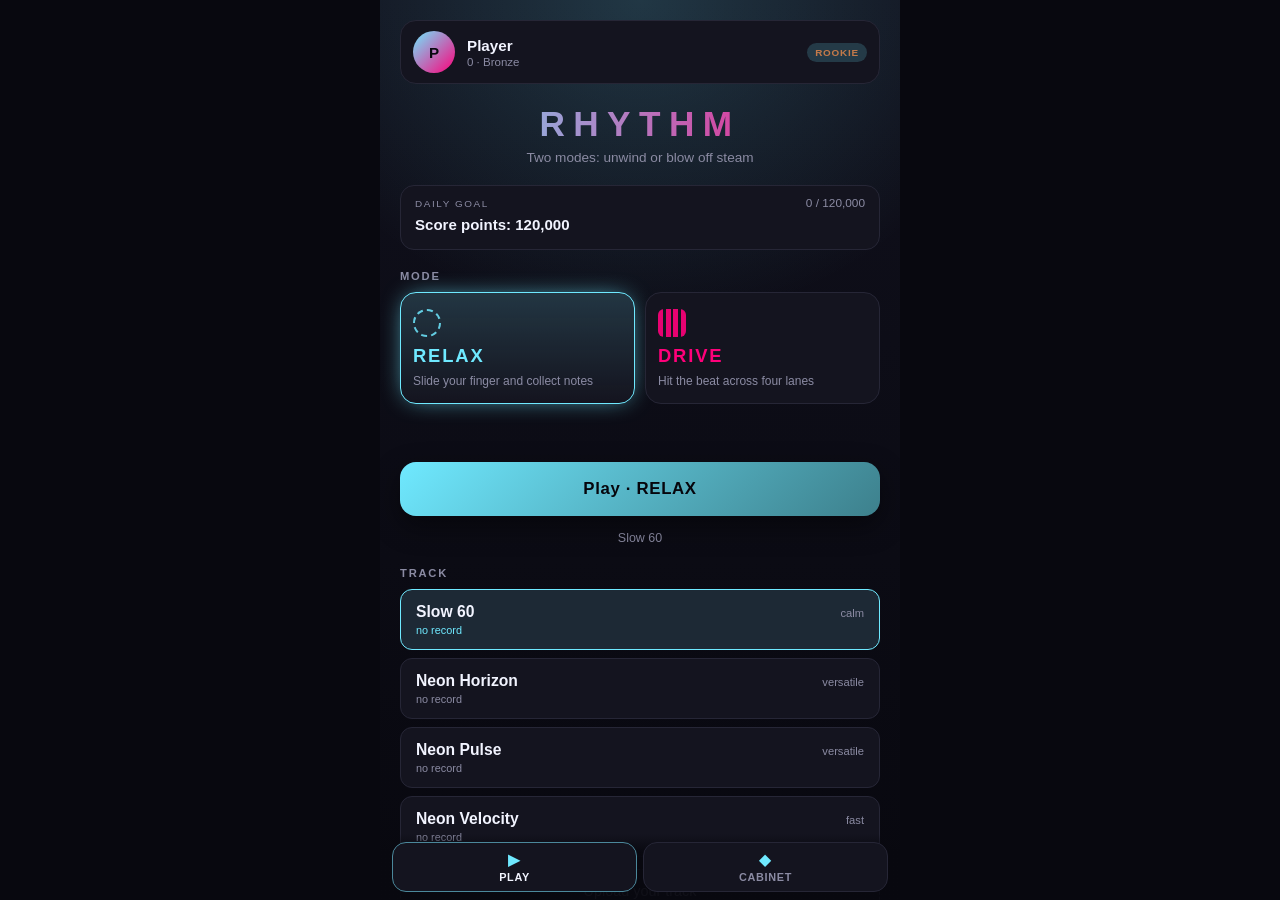
==== index.html @ 52771baa "Hot-reload LiveOps and improve play clarity for players and operators. Co-authored-by: Cursor <curso" ====
<!DOCTYPE html>
<html lang="en">
<head>
  <meta charset="UTF-8">
  <meta name="viewport" content="width=device-width, initial-scale=1.0, maximum-scale=1.0, user-scalable=no, viewport-fit=cover">
  <meta name="apple-mobile-web-app-capable" content="yes">
  <meta name="theme-color" content="#08080f">
  <title>Rhythm Game — Relax &amp; Drive</title>
  <link rel="stylesheet" href="style.css">
  <script src="https://telegram.org/js/telegram-web-app.js"></script>
</head>
<body data-mode="relax">
  <div id="app">

    <!-- ─── Меню ─────────────────────────────────────────────────────────── -->
    <section id="menu" class="screen active">
      <button id="profile-chip" type="button" class="profile-chip" data-i18n="aria.profile" data-i18n-attr="aria-label">
        <span id="chip-avatar" class="avatar"></span>
        <span class="chip-text">
          <b id="chip-name">Player</b>
          <small id="chip-meta"></small>
        </span>
        <span id="chip-rank" class="chip-rank"></span>
      </button>
      <header class="menu-header">
        <h1>RHYTHM</h1>
        <p class="menu-subtitle" data-i18n="app.subtitle"></p>
      </header>

      <p id="ops-banner" class="ops-banner hidden"></p>

      <div class="daily-card">
        <div class="daily-head">
          <span class="daily-tag" data-i18n="daily.tag"></span>
          <span id="daily-status" class="daily-status"></span>
        </div>
        <p id="daily-title" class="daily-title">—</p>
        <div class="bar-outer"><div id="daily-fill" class="bar-fill"></div></div>
      </div>

      <div class="menu-section">
        <h2 data-i18n="section.mode"></h2>
        <div id="mode-list" class="mode-list"></div>
      </div>

      <div class="menu-section hidden" id="difficulty-row">
        <h2 data-i18n="section.difficulty"></h2>
        <div id="difficulty-list" class="chip-row"></div>
      </div>

      <p id="menu-error" class="menu-error"></p>
      <button id="play-btn" type="button" class="primary-btn"></button>
      <p id="play-meta" class="play-meta"></p>
      <p id="play-hint" class="play-hint hidden"></p>

      <div class="menu-section">
        <h2 data-i18n="section.track"></h2>
        <div id="track-list" class="track-list"></div>

        <label class="upload-btn" for="custom-track" data-i18n="menu.upload"></label>
        <input id="custom-track" type="file" accept="audio/*" hidden>
        <p id="custom-track-name" class="custom-track-name"></p>
        <p id="custom-track-hint" class="hint hidden" data-i18n="menu.customHint"></p>
      </div>

      <details class="menu-section settings">
        <summary data-i18n="menu.settings"></summary>
        <div class="lang-row">
          <label class="lang-label" for="lang-select" data-i18n="section.language"></label>
          <select id="lang-select" class="lang-select"></select>
        </div>
        <div class="offset-row">
          <input id="offset-input" type="range" min="-200" max="200" step="5" value="0">
          <span id="offset-value" class="offset-value">0</span>
        </div>
        <p class="hint" data-i18n="menu.calibrationHint"></p>
      </details>
    </section>

    <!-- ─── Игра ─────────────────────────────────────────────────────────── -->
    <section id="game-screen" class="screen">
      <canvas id="game-canvas"></canvas>

      <!-- Spawn Zone: 0–15% -->
      <div class="hud-top">
        <div class="hud-row">
          <span id="score" class="score">0</span>
          <span id="mode-badge" class="mode-badge">RELAX</span>
          <span id="combo" class="combo"></span>
        </div>
        <div id="judgment" class="judgment"></div>
      </div>

      <!-- Touch Target Zone: 70–100% -->
      <div class="hud-bottom">
        <p id="coach" class="coach hidden"></p>
        <div id="shield" class="shield hidden"></div>
        <div class="bar-row">
          <span id="bar-label" class="bar-label">FLOW</span>
          <div class="bar-outer"><div id="bar-fill" class="bar-fill"></div></div>
        </div>
      </div>

      <button id="back-btn" type="button" class="back-btn" data-i18n="aria.exit" data-i18n-attr="aria-label">✕</button>

      <div id="loading" class="loading hidden">
        <div class="spinner"></div>
        <p id="loading-text" data-i18n="load.default"></p>
      </div>
    </section>

    <!-- ─── Результат ────────────────────────────────────────────────────── -->
    <section id="result-screen" class="screen">
      <h2 id="result-title" data-i18n="result.driveDone"></h2>
      <p id="record-badge" class="record-badge hidden" data-i18n="result.record"></p>

      <div class="result-main">
        <div id="result-rank" class="result-rank">S</div>
        <div class="result-score-box">
          <span id="result-score" class="result-score">0</span>
          <span class="result-score-label" data-i18n="result.points"></span>
        </div>
      </div>

      <ul id="result-rows" class="result-rows"></ul>
      <p id="result-daily" class="result-daily"></p>

      <img id="share-image" class="share-image" data-i18n="result.cardAlt" data-i18n-attr="alt">

      <div class="result-actions">
        <button id="share-btn" type="button" class="secondary-btn" data-i18n="result.share"></button>
        <button id="download-btn" type="button" class="secondary-btn" data-i18n="result.download"></button>
      </div>

      <button id="retry-btn" type="button" class="primary-btn" data-i18n="result.retry"></button>
      <button id="menu-btn" type="button" class="ghost-btn" data-i18n="result.menu"></button>
    </section>

    <!-- ─── Кабинет ──────────────────────────────────────────────────────── -->
    <section id="profile-screen" class="screen">
      <header class="profile-head">
        <div class="profile-id">
          <span id="profile-avatar" class="avatar avatar-lg"></span>
          <div class="profile-id-text">
            <h2 id="profile-name">Player</h2>
            <p id="profile-handle" class="profile-handle"></p>
            <p id="profile-title" class="profile-title"></p>
          </div>
        </div>
        <div class="streak-pill" id="profile-streak-wrap">
          <span>🔥</span>
          <b id="profile-streak">0</b>
        </div>
      </header>

      <div class="hero-score">
        <span id="hero-points" class="hero-points">0</span>
        <span class="hero-label" data-i18n="profile.points"></span>
      </div>

      <div class="rank-cards">
        <button type="button" class="rank-card" data-board="global">
          <span class="rank-card-place" id="rank-global">—</span>
          <span class="rank-card-label" data-i18n="profile.global"></span>
        </button>
        <button type="button" class="rank-card" data-board="friends">
          <span class="rank-card-place" id="rank-friends">—</span>
          <span class="rank-card-label" data-i18n="profile.friends"></span>
        </button>
        <button type="button" class="rank-card" data-board="clan">
          <span class="rank-card-place" id="rank-clan">—</span>
          <span class="rank-card-label" data-i18n="profile.clan"></span>
        </button>
      </div>

      <ul class="stat-grid">
        <li><span data-i18n="profile.rating"></span><b id="stat-rating">800</b></li>
        <li><span data-i18n="profile.plays"></span><b id="stat-plays">0</b></li>
        <li><span data-i18n="profile.best"></span><b id="stat-best">0</b></li>
        <li><span data-i18n="profile.combo"></span><b id="stat-combo">0</b></li>
      </ul>

      <div class="board-tabs" role="tablist">
        <button type="button" class="board-tab selected" data-board="global" data-i18n="profile.global"></button>
        <button type="button" class="board-tab" data-board="friends" data-i18n="profile.friends"></button>
        <button type="button" class="board-tab" data-board="clan" data-i18n="profile.clan"></button>
      </div>
      <p id="board-hint" class="board-hint"></p>
      <ol id="board-list" class="board-list"></ol>
      <p id="board-empty" class="board-empty"></p>

      <div id="clan-form" class="clan-form hidden">
        <div class="clan-row">
          <input id="clan-name" type="text" maxlength="18" autocomplete="off">
          <button id="create-clan-btn" type="button" class="secondary-btn" data-i18n="profile.createClan"></button>
        </div>
        <div class="clan-row">
          <input id="clan-code" type="text" maxlength="4" autocomplete="off" class="clan-code-input">
          <button id="join-clan-btn" type="button" class="secondary-btn" data-i18n="profile.joinClan"></button>
        </div>
      </div>

      <div id="clan-actions" class="clan-actions hidden">
        <p id="clan-banner" class="clan-banner"></p>
        <div class="result-actions">
          <button id="share-clan-btn" type="button" class="secondary-btn" data-i18n="profile.shareClan"></button>
          <button id="leave-clan-btn" type="button" class="ghost-btn" data-i18n="profile.leaveClan"></button>
        </div>
      </div>

      <div class="viral-row">
        <button id="invite-btn" type="button" class="primary-btn" data-i18n="profile.invite"></button>
        <button id="challenge-btn" type="button" class="secondary-btn" data-i18n="profile.challenge"></button>
      </div>

      <div class="donate-bar">
        <div class="donate-copy">
          <b data-i18n="profile.donateTitle"></b>
          <p data-i18n="profile.donateHint"></p>
        </div>
        <div id="donate-packs" class="donate-packs"></div>
      </div>
    </section>

    <nav id="app-nav" class="app-nav">
      <button type="button" class="nav-btn selected" data-nav="menu">
        <span class="nav-icon">▶</span>
        <span data-i18n="nav.play"></span>
      </button>
      <button type="button" class="nav-btn" data-nav="profile">
        <span class="nav-icon">◆</span>
        <span data-i18n="nav.profile"></span>
      </button>
    </nav>

    <div id="toast" class="toast hidden"></div>

  </div>

  <script type="module" src="js/main.js"></script>
</body>
</html>
---- style.css ----
/* ===== База ===== */
*, *::before, *::after {
  box-sizing: border-box;
  margin: 0;
  padding: 0;
}

:root {
  --accent: #6FE9FF;
  --bg: #08080f;
  --panel: #14141f;
  --line: #262636;
  --text: #f2f4ff;
  --muted: #8b8ba3;
}

html, body {
  width: 100%;
  height: 100%;
  overflow: hidden;
  background: var(--bg);
  color: var(--text);
  font-family: -apple-system, BlinkMacSystemFont, 'Segoe UI', Roboto, sans-serif;
  touch-action: manipulation;
  -webkit-tap-highlight-color: transparent;
  user-select: none;
}

body[data-mode='drive'] { --accent: #FF007A; }
body[data-mode='relax'] { --accent: #6FE9FF; }

#app {
  width: 100%;
  height: 100%;
  display: flex;
  align-items: center;
  justify-content: center;
}

.hidden { display: none !important; }

/* ===== Экраны ===== */
.screen {
  display: none;
  flex-direction: column;
  width: min(100vw, 520px);
  height: 100%;
  max-height: 100vh;
}

.screen.active { display: flex; }

/* ===== Меню ===== */
#menu {
  gap: 20px;
  padding: max(20px, env(safe-area-inset-top)) 20px calc(140px + env(safe-area-inset-bottom));
  overflow-y: auto;
  scroll-padding-bottom: calc(140px + env(safe-area-inset-bottom));
  background:
    radial-gradient(120% 60% at 50% 0%, color-mix(in srgb, var(--accent) 18%, transparent) 0%, transparent 60%),
    linear-gradient(180deg, #10101c 0%, #08080f 100%);
  transition: background 0.4s;
}

.menu-header { text-align: center; }

.menu-header h1 {
  font-size: 2.2rem;
  font-weight: 800;
  letter-spacing: 0.24em;
  background: linear-gradient(90deg, #6FE9FF, #FF007A);
  -webkit-background-clip: text;
  background-clip: text;
  -webkit-text-fill-color: transparent;
}

.menu-subtitle {
  margin-top: 6px;
  font-size: 0.85rem;
  color: var(--muted);
}

/* Выбор языка */
.lang-row {
  display: flex;
  align-items: center;
  justify-content: space-between;
  gap: 10px;
}

.lang-label {
  font-size: 0.62rem;
  text-transform: uppercase;
  letter-spacing: 0.16em;
  color: var(--muted);
}

.lang-select {
  appearance: none;
  -webkit-appearance: none;
  padding: 8px 30px 8px 12px;
  border: 1px solid var(--line);
  border-radius: 11px;
  background-color: var(--panel);
  /* стрелка вместо системной, чтобы селект вписывался в тёмную тему */
  background-image: url("data:image/svg+xml,%3Csvg xmlns='http://www.w3.org/2000/svg' viewBox='0 0 12 8'%3E%3Cpath fill='%238b8ba3' d='M6 8 0 0h12z'/%3E%3C/svg%3E");
  background-repeat: no-repeat;
  background-position: right 11px center;
  background-size: 9px;
  color: var(--text);
  font-family: inherit;
  font-size: 0.82rem;
  font-weight: 600;
  cursor: pointer;
}

[dir='rtl'] .lang-select {
  padding: 8px 12px 8px 30px;
  background-position: left 11px center;
}

.lang-select option { background: #12121c; color: var(--text); }

.ops-banner {
  padding: 10px 14px;
  border-radius: 12px;
  border: 1px solid color-mix(in srgb, var(--accent) 40%, var(--line));
  background: color-mix(in srgb, var(--accent) 12%, var(--panel));
  font-size: 0.82rem;
  line-height: 1.4;
}

.ops-banner.alert {
  border-color: color-mix(in srgb, #FF3300 50%, var(--line));
  background: color-mix(in srgb, #FF3300 14%, var(--panel));
}

.ops-banner.event {
  border-color: color-mix(in srgb, #FFD98C 45%, var(--line));
  background: color-mix(in srgb, #FFD98C 12%, var(--panel));
}

.play-meta {
  margin: -6px 0 0;
  font-size: 0.78rem;
  color: var(--muted);
  text-align: center;
  line-height: 1.35;
}

.play-hint {
  margin: 0;
  font-size: 0.78rem;
  color: #FF7755;
  text-align: center;
  line-height: 1.35;
}

.daily-card {
  display: flex;
  flex-direction: column;
  gap: 6px;
  padding: 10px 14px;
  border: 1px solid var(--line);
  border-radius: 14px;
  background: var(--panel);
}

.daily-head {
  display: flex;
  align-items: baseline;
  justify-content: space-between;
  gap: 10px;
}

.daily-tag {
  font-size: 0.62rem;
  text-transform: uppercase;
  letter-spacing: 0.16em;
  color: var(--muted);
}

.daily-status {
  font-size: 0.74rem;
  font-variant-numeric: tabular-nums;
  color: var(--muted);
}

.daily-status.done { color: #00FF66; }

.daily-title {
  font-size: 0.94rem;
  font-weight: 600;
}

.daily-card .bar-outer {
  height: 6px;
}

.menu-section h2 {
  margin-bottom: 10px;
  font-size: 0.7rem;
  text-transform: uppercase;
  letter-spacing: 0.16em;
  color: var(--muted);
}

/* Карточки режимов */
.mode-list {
  display: grid;
  grid-template-columns: 1fr 1fr;
  gap: 10px;
}

.mode-card {
  display: flex;
  flex-direction: column;
  gap: 6px;
  padding: 16px 12px 14px;
  border: 1px solid var(--line);
  border-radius: 16px;
  background: var(--panel);
  color: var(--text);
  text-align: left;
  cursor: pointer;
  transition: border-color 0.18s, background 0.18s, transform 0.12s;
}

.mode-glyph {
  width: 28px;
  height: 28px;
  margin-bottom: 2px;
  border-radius: 50%;
  border: 2px dashed currentColor;
  opacity: 0.85;
}

.mode-card[data-mode='drive'] .mode-glyph {
  border: none;
  border-radius: 6px;
  background:
    linear-gradient(90deg, #FF007A 0 18%, transparent 18% 27%, #FF007A 27% 45%, transparent 45% 54%, #FF007A 54% 72%, transparent 72% 81%, #FF007A 81% 100%);
  opacity: 0.9;
}

.mode-card:active { transform: scale(0.98); }

.mode-card.selected {
  border-color: var(--accent);
  background:
    linear-gradient(180deg, color-mix(in srgb, var(--accent) 16%, transparent), transparent),
    var(--panel);
  box-shadow: 0 0 24px -8px var(--accent);
}

.mode-title {
  font-size: 1.15rem;
  font-weight: 800;
  letter-spacing: 0.1em;
  color: var(--accent);
}

.mode-card[data-mode='relax'] .mode-title { color: #6FE9FF; }
.mode-card[data-mode='relax'] .mode-glyph { color: #6FE9FF; }
.mode-card[data-mode='drive'] .mode-title { color: #FF007A; }

.mode-subtitle {
  font-size: 0.75rem;
  line-height: 1.35;
  color: var(--muted);
}

/* Чипы сложности */
.chip-row { display: flex; gap: 8px; }

.chip {
  flex: 1;
  padding: 11px 8px;
  border: 1px solid var(--line);
  border-radius: 12px;
  background: var(--panel);
  color: var(--muted);
  font-size: 0.85rem;
  font-weight: 600;
  cursor: pointer;
}

.chip.selected {
  border-color: var(--accent);
  color: var(--accent);
  background: color-mix(in srgb, var(--accent) 12%, var(--panel));
}

/* Треки */
.track-list {
  display: flex;
  flex-direction: column;
  gap: 8px;
  margin-bottom: 12px;
}

.track-btn {
  display: flex;
  align-items: baseline;
  justify-content: space-between;
  gap: 10px;
  padding: 13px 15px;
  border: 1px solid var(--line);
  border-radius: 12px;
  background: var(--panel);
  color: var(--text);
  cursor: pointer;
  text-align: left;
}

.track-btn.selected {
  border-color: var(--accent);
  background: color-mix(in srgb, var(--accent) 10%, var(--panel));
}

.track-info {
  display: flex;
  flex-direction: column;
  gap: 3px;
  min-width: 0;
}

.track-title { font-size: 0.98rem; font-weight: 600; }
.track-mood { font-size: 0.7rem; color: var(--muted); white-space: nowrap; }

.track-record {
  font-size: 0.68rem;
  color: var(--muted);
  font-variant-numeric: tabular-nums;
}

.track-btn.selected .track-record { color: var(--accent); }

.upload-btn {
  display: block;
  padding: 13px;
  border: 1px dashed #4a4a60;
  border-radius: 12px;
  color: var(--muted);
  font-size: 0.9rem;
  text-align: center;
  cursor: pointer;
}

.upload-btn:active { background: rgba(255, 255, 255, 0.04); }

.custom-track-name {
  margin-top: 8px;
  min-height: 1.1em;
  font-size: 0.78rem;
  color: #00FF66;
  word-break: break-all;
}

/* Настройки */
.settings {
  display: flex;
  flex-direction: column;
  gap: 12px;
}

.settings summary {
  font-size: 0.7rem;
  text-transform: uppercase;
  letter-spacing: 0.16em;
  color: var(--muted);
  cursor: pointer;
}

.offset-row {
  display: flex;
  align-items: center;
  gap: 12px;
  margin-top: 12px;
}

.offset-row input[type='range'] {
  flex: 1;
  accent-color: var(--accent);
}

.offset-value {
  min-width: 68px;
  font-size: 0.8rem;
  font-variant-numeric: tabular-nums;
  text-align: right;
  color: var(--accent);
}

.hint {
  margin-top: 8px;
  font-size: 0.72rem;
  line-height: 1.4;
  color: var(--muted);
}

.menu-error {
  min-height: 1.1em;
  font-size: 0.8rem;
  color: #FF5533;
  text-align: center;
}

/* Кнопки */
.primary-btn {
  padding: 17px;
  border: none;
  border-radius: 16px;
  background: linear-gradient(135deg, var(--accent), color-mix(in srgb, var(--accent) 55%, #000));
  color: #06060c;
  font-size: 1.05rem;
  font-weight: 800;
  letter-spacing: 0.04em;
  cursor: pointer;
  margin-top: auto;
}

.primary-btn:active { opacity: 0.88; }

.primary-btn:disabled {
  opacity: 0.45;
  cursor: not-allowed;
}

#menu #play-btn {
  position: sticky;
  left: auto;
  transform: none;
  width: 100%;
  bottom: calc(72px + env(safe-area-inset-bottom));
  z-index: 32;
  margin-top: 4px;
  box-shadow: 0 10px 28px rgba(0, 0, 0, 0.45);
}

.secondary-btn {
  flex: 1;
  padding: 13px;
  border: 1px solid var(--line);
  border-radius: 12px;
  background: var(--panel);
  color: var(--text);
  font-size: 0.88rem;
  cursor: pointer;
}

.ghost-btn {
  padding: 12px;
  border: none;
  border-radius: 12px;
  background: transparent;
  color: var(--muted);
  font-size: 0.9rem;
  cursor: pointer;
}

/* ===== Игровое поле 9:16 ===== */
#game-screen {
  position: relative;
  /* на телефоне поле занимает весь экран, на десктопе — колонка 9:16 */
  width: min(100vw, calc(100vh * 9 / 16));
  height: 100%;
  max-width: 100vw;
  max-height: 100vh;
  overflow: hidden;
  background: #07070d;
  /* перетаскивание пальцем не должно скроллить страницу */
  touch-action: none;
}

#game-canvas {
  position: absolute;
  inset: 0;
  width: 100%;
  height: 100%;
  display: block;
}

/* HUD в зоне спавна (0–15%) */
.hud-top {
  position: absolute;
  top: 0;
  left: 0;
  right: 0;
  height: 15%;
  z-index: 5;
  display: flex;
  flex-direction: column;
  justify-content: center;
  gap: 2px;
  padding: 0 16px;
  pointer-events: none;
  background: linear-gradient(180deg, rgba(0, 0, 0, 0.65), transparent);
}

.hud-row {
  display: flex;
  align-items: center;
  justify-content: space-between;
  gap: 10px;
  /* место под кнопку выхода в правом верхнем углу */
  padding-right: 42px;
}

[dir='rtl'] .hud-row {
  padding-right: 0;
  padding-left: 42px;
}

.score {
  font-size: clamp(1rem, 5vw, 1.35rem);
  font-weight: 800;
  font-variant-numeric: tabular-nums;
  white-space: nowrap;
}

.mode-badge {
  font-size: clamp(0.5rem, 2vw, 0.62rem);
  font-weight: 700;
  letter-spacing: 0.2em;
  opacity: 0.75;
  white-space: nowrap;
}

.combo {
  min-width: 0;
  font-size: clamp(0.85rem, 4vw, 1.05rem);
  font-weight: 700;
  text-align: right;
  color: var(--accent);
  font-variant-numeric: tabular-nums;
}

.judgment {
  min-height: 1.3em;
  font-size: 1rem;
  font-weight: 800;
  letter-spacing: 0.1em;
  text-align: center;
  opacity: 0;
  transform: scale(0.9);
  transition: opacity 0.12s, transform 0.12s;
}

.judgment.perfect-plus,
.judgment.perfect,
.judgment.great,
.judgment.good,
.judgment.miss,
.judgment.flow,
.judgment.sweet,
.judgment.chain,
.judgment.zen,
.judgment.mash {
  opacity: 1;
  transform: scale(1);
}

.judgment.perfect-plus { color: #fff; text-shadow: 0 0 14px #00F0FF; }
.judgment.perfect { color: #00F0FF; }
.judgment.great { color: #00FF66; }
.judgment.good { color: #FFCC00; }
.judgment.miss { color: #FF3300; }
.judgment.sweet { color: #6FE9FF; }
.judgment.flow { color: #B98CFF; text-shadow: 0 0 16px #B98CFF; }
.judgment.chain { color: #7CFFC4; }
.judgment.zen { color: #FFD98C; }
.judgment.mash { color: #FFAA00; text-shadow: 0 0 16px #FFAA00; }

/* HUD в зоне касаний (70–100%) */
.hud-bottom {
  position: absolute;
  bottom: 0;
  left: 0;
  right: 0;
  z-index: 5;
  display: flex;
  flex-direction: column;
  gap: 8px;
  padding: 14px 16px calc(14px + env(safe-area-inset-bottom));
  pointer-events: none;
  background: linear-gradient(0deg, rgba(0, 0, 0, 0.7), transparent);
}

.shield {
  align-self: flex-start;
  padding: 4px 10px;
  border-radius: 999px;
  background: color-mix(in srgb, var(--accent) 20%, transparent);
  font-size: 0.68rem;
  letter-spacing: 0.08em;
  color: var(--accent);
}

.coach {
  margin: 0 0 4px;
  padding: 8px 12px;
  border-radius: 12px;
  background: rgba(8, 8, 16, 0.72);
  border: 1px solid color-mix(in srgb, var(--accent) 35%, transparent);
  color: #f2f4ff;
  font-size: 0.82rem;
  font-weight: 650;
  line-height: 1.35;
  text-align: center;
  pointer-events: none;
}

.bar-row {
  display: flex;
  align-items: center;
  gap: 10px;
}

.bar-label {
  font-size: 0.62rem;
  letter-spacing: 0.16em;
  color: var(--muted);
  min-width: 34px;
}

.bar-outer {
  flex: 1;
  height: 9px;
  border-radius: 999px;
  background: rgba(255, 255, 255, 0.1);
  overflow: hidden;
}

.bar-fill {
  height: 100%;
  width: 100%;
  border-radius: 999px;
  background: linear-gradient(90deg, var(--accent), #ffffff);
  transition: width 0.15s linear, background 0.3s;
}

.bar-fill.danger {
  background: linear-gradient(90deg, #FF3300, #FF007A);
}

.back-btn {
  position: absolute;
  top: calc(env(safe-area-inset-top) + 10px);
  right: 10px;
  z-index: 10;
  width: 34px;
  height: 34px;
  border: none;
  border-radius: 50%;
  background: rgba(0, 0, 0, 0.45);
  color: #fff;
  font-size: 0.9rem;
  cursor: pointer;
}

[dir='rtl'] .back-btn {
  right: auto;
  left: 10px;
}

/* Загрузка */
.loading {
  position: absolute;
  inset: 0;
  z-index: 20;
  display: flex;
  flex-direction: column;
  align-items: center;
  justify-content: center;
  gap: 16px;
  background: rgba(6, 6, 12, 0.92);
  font-size: 0.9rem;
  color: var(--muted);
}

.spinner {
  width: 34px;
  height: 34px;
  border: 3px solid rgba(255, 255, 255, 0.12);
  border-top-color: var(--accent);
  border-radius: 50%;
  animation: spin 0.9s linear infinite;
}

@keyframes spin { to { transform: rotate(360deg); } }

/* ===== Результат ===== */
#result-screen {
  gap: 14px;
  padding: max(24px, env(safe-area-inset-top)) 20px calc(20px + env(safe-area-inset-bottom));
  overflow-y: auto;
  text-align: center;
  background:
    radial-gradient(110% 50% at 50% 0%, color-mix(in srgb, var(--accent) 16%, transparent), transparent 60%),
    var(--bg);
}

#result-title {
  font-size: 1.4rem;
  font-weight: 800;
  letter-spacing: 0.04em;
}

.record-badge {
  align-self: center;
  padding: 5px 14px;
  border-radius: 999px;
  background: linear-gradient(90deg, #FFD98C, #FFAA00);
  color: #241500;
  font-size: 0.74rem;
  font-weight: 700;
  letter-spacing: 0.04em;
}

.result-daily {
  font-size: 0.8rem;
  color: var(--muted);
}

.result-daily.done { color: #00FF66; }

.result-main {
  display: flex;
  align-items: center;
  justify-content: center;
  gap: 22px;
}

.result-rank {
  width: 82px;
  height: 82px;
  border: 3px solid currentColor;
  border-radius: 50%;
  display: grid;
  place-items: center;
  font-size: 2.4rem;
  font-weight: 800;
}

.result-score-box {
  display: flex;
  flex-direction: column;
  align-items: flex-start;
}

.result-score {
  font-size: 2.3rem;
  font-weight: 800;
  font-variant-numeric: tabular-nums;
}

.result-score-label {
  font-size: 0.7rem;
  letter-spacing: 0.16em;
  text-transform: uppercase;
  color: var(--muted);
}

.result-rows {
  list-style: none;
  display: flex;
  flex-direction: column;
  gap: 6px;
  padding: 14px;
  border: 1px solid var(--line);
  border-radius: 14px;
  background: var(--panel);
}

.result-rows li {
  display: flex;
  justify-content: space-between;
  font-size: 0.86rem;
}

.result-rows span { color: var(--muted); }

.share-image {
  width: 108px;
  align-self: center;
  border: 1px solid var(--line);
  border-radius: 12px;
}

.result-actions {
  display: flex;
  gap: 10px;
}

#result-screen #retry-btn {
  position: sticky;
  bottom: 8px;
  z-index: 2;
  box-shadow: 0 8px 24px rgba(0, 0, 0, 0.45);
}

@media (max-height: 720px) {
  .menu-subtitle { display: none; }
  .menu-header h1 { font-size: 1.55rem; letter-spacing: 0.16em; }
  #menu { gap: 12px; }
  .profile-chip { padding: 8px 10px; }
  .daily-card { padding: 8px 12px; gap: 4px; }
  .daily-title { font-size: 0.88rem; }
  .mode-card { padding: 12px 10px; }
  .mode-glyph { width: 22px; height: 22px; }
}

body[data-screen='game'] .app-nav,
body[data-screen='result'] .app-nav,
body[data-screen='game'] #toast,
body[data-screen='result'] #toast {
  display: none;
}

#app { position: relative; }

/* ===== Чип игрока в меню ===== */
.profile-chip {
  display: flex;
  align-items: center;
  gap: 12px;
  padding: 10px 12px;
  border: 1px solid var(--line);
  border-radius: 16px;
  background: var(--panel);
  color: inherit;
  text-align: start;
  cursor: pointer;
}

.profile-chip:active { opacity: 0.88; }

.avatar {
  flex-shrink: 0;
  width: 42px;
  height: 42px;
  border-radius: 50%;
  background: linear-gradient(135deg, #6FE9FF, #FF007A);
  color: #08080f;
  font-size: 0.95rem;
  font-weight: 800;
  display: grid;
  place-items: center;
  background-size: cover;
  background-position: center;
}

.avatar-lg { width: 64px; height: 64px; font-size: 1.35rem; }

.chip-text {
  flex: 1;
  min-width: 0;
  display: flex;
  flex-direction: column;
  gap: 2px;
}

.chip-text b {
  font-size: 0.95rem;
  overflow: hidden;
  text-overflow: ellipsis;
  white-space: nowrap;
}

.chip-text small {
  font-size: 0.72rem;
  color: var(--muted);
}

.chip-rank {
  flex-shrink: 0;
  padding: 4px 8px;
  border-radius: 999px;
  font-size: 0.62rem;
  font-weight: 800;
  letter-spacing: 0.08em;
  text-transform: uppercase;
  background: color-mix(in srgb, var(--accent) 18%, transparent);
  color: var(--accent);
}

/* ===== Кабинет ===== */
#profile-screen {
  gap: 14px;
  padding: max(16px, env(safe-area-inset-top)) 16px calc(88px + env(safe-area-inset-bottom));
  overflow-y: auto;
  background:
    radial-gradient(120% 50% at 50% 0%, color-mix(in srgb, var(--accent) 16%, transparent), transparent 58%),
    linear-gradient(180deg, #10101c 0%, #08080f 100%);
}

.profile-head {
  display: flex;
  align-items: flex-start;
  justify-content: space-between;
  gap: 10px;
}

.profile-id {
  display: flex;
  align-items: center;
  gap: 12px;
  min-width: 0;
}

.profile-id-text { min-width: 0; }

.profile-id-text h2 {
  font-size: 1.2rem;
  font-weight: 800;
  overflow: hidden;
  text-overflow: ellipsis;
  white-space: nowrap;
}

.profile-handle {
  font-size: 0.78rem;
  color: var(--muted);
}

.profile-title {
  margin-top: 2px;
  font-size: 0.78rem;
  font-weight: 700;
  color: var(--accent);
}

.streak-pill {
  display: flex;
  align-items: center;
  gap: 4px;
  padding: 6px 10px;
  border-radius: 999px;
  background: rgba(255, 170, 0, 0.16);
  font-size: 0.85rem;
}

.hero-score {
  display: flex;
  flex-direction: column;
  align-items: center;
  padding: 18px 12px 14px;
  border: 1px solid var(--line);
  border-radius: 18px;
  background: var(--panel);
}

.hero-points {
  font-size: clamp(2rem, 10vw, 2.8rem);
  font-weight: 800;
  font-variant-numeric: tabular-nums;
  letter-spacing: -0.03em;
}

.hero-label {
  font-size: 0.68rem;
  letter-spacing: 0.16em;
  text-transform: uppercase;
  color: var(--muted);
}

.rank-cards {
  display: grid;
  grid-template-columns: 1fr 1fr 1fr;
  gap: 8px;
}

.rank-card {
  padding: 12px 8px;
  border: 1px solid var(--line);
  border-radius: 14px;
  background: var(--panel);
  color: inherit;
  cursor: pointer;
}

.rank-card.selected {
  border-color: color-mix(in srgb, var(--accent) 70%, var(--line));
  box-shadow: 0 0 0 1px color-mix(in srgb, var(--accent) 35%, transparent);
}

.rank-card-place {
  display: block;
  font-size: 1.15rem;
  font-weight: 800;
  font-variant-numeric: tabular-nums;
}

.rank-card-label {
  display: block;
  margin-top: 2px;
  font-size: 0.62rem;
  letter-spacing: 0.1em;
  text-transform: uppercase;
  color: var(--muted);
}

.stat-grid {
  list-style: none;
  display: grid;
  grid-template-columns: 1fr 1fr;
  gap: 8px;
}

.stat-grid li {
  display: flex;
  justify-content: space-between;
  align-items: baseline;
  gap: 8px;
  padding: 10px 12px;
  border: 1px solid var(--line);
  border-radius: 12px;
  background: var(--panel);
  font-size: 0.8rem;
}

.stat-grid span { color: var(--muted); }

.board-tabs {
  display: grid;
  grid-template-columns: 1fr 1fr 1fr;
  gap: 6px;
  padding: 4px;
  border-radius: 12px;
  background: var(--panel);
}

.board-tab {
  padding: 8px 4px;
  border: none;
  border-radius: 9px;
  background: transparent;
  color: var(--muted);
  font-size: 0.78rem;
  font-weight: 700;
  cursor: pointer;
}

.board-tab.selected {
  background: color-mix(in srgb, var(--accent) 18%, #1a1a28);
  color: var(--text);
}

.board-hint {
  font-size: 0.72rem;
  line-height: 1.35;
  color: var(--muted);
}

.board-list {
  list-style: none;
  display: flex;
  flex-direction: column;
  gap: 6px;
}

.board-row {
  display: grid;
  grid-template-columns: 28px 36px 1fr auto;
  align-items: center;
  gap: 8px;
  padding: 8px 10px;
  border: 1px solid var(--line);
  border-radius: 12px;
  background: var(--panel);
}

.board-row.self {
  border-color: color-mix(in srgb, var(--accent) 55%, var(--line));
  background: color-mix(in srgb, var(--accent) 10%, var(--panel));
}

.board-place {
  font-size: 0.78rem;
  font-weight: 800;
  color: var(--muted);
  font-variant-numeric: tabular-nums;
}

.board-row .avatar { width: 32px; height: 32px; font-size: 0.72rem; }

.board-name {
  min-width: 0;
  font-size: 0.86rem;
  font-weight: 650;
  overflow: hidden;
  text-overflow: ellipsis;
  white-space: nowrap;
}

.board-score {
  font-size: 0.86rem;
  font-weight: 800;
  font-variant-numeric: tabular-nums;
}

.board-empty {
  padding: 16px 8px;
  text-align: center;
  font-size: 0.82rem;
  line-height: 1.45;
  color: var(--muted);
}

.clan-form, .clan-actions { display: flex; flex-direction: column; gap: 8px; }

.clan-row {
  display: flex;
  gap: 8px;
}

.clan-row input {
  flex: 1;
  min-width: 0;
  padding: 12px 12px;
  border: 1px solid var(--line);
  border-radius: 12px;
  background: var(--panel);
  color: var(--text);
  font-family: inherit;
  font-size: 0.9rem;
}

.clan-code-input {
  text-transform: uppercase;
  letter-spacing: 0.2em;
  font-weight: 800;
}

.clan-banner {
  font-size: 0.82rem;
  color: var(--muted);
}

.viral-row {
  display: flex;
  gap: 8px;
}

.viral-row .primary-btn {
  flex: 1.4;
  margin-top: 0;
  padding: 14px;
  font-size: 0.92rem;
}

.viral-row .secondary-btn { flex: 1; }

.donate-bar {
  display: flex;
  flex-direction: column;
  gap: 10px;
  margin-top: auto;
  padding: 14px;
  border: 1px solid color-mix(in srgb, #FFD98C 35%, var(--line));
  border-radius: 16px;
  background: linear-gradient(180deg, #1a1610, #12101a);
}

.donate-copy b {
  font-size: 0.92rem;
}

.donate-copy p {
  margin-top: 4px;
  font-size: 0.74rem;
  line-height: 1.4;
  color: var(--muted);
}

.donate-packs {
  display: grid;
  grid-template-columns: 1fr 1fr 1fr;
  gap: 8px;
}

.donate-pack {
  padding: 10px 6px;
  border: 1px solid color-mix(in srgb, #FFD98C 40%, var(--line));
  border-radius: 12px;
  background: rgba(255, 217, 140, 0.08);
  color: #FFD98C;
  font-size: 0.78rem;
  font-weight: 800;
  cursor: pointer;
}

.donate-pack:active { opacity: 0.85; }

.app-nav {
  position: absolute;
  left: 50%;
  bottom: 0;
  z-index: 30;
  transform: translateX(-50%);
  width: min(100vw, 520px);
  display: grid;
  grid-template-columns: 1fr 1fr;
  gap: 6px;
  padding: 8px 12px calc(8px + env(safe-area-inset-bottom));
  background: linear-gradient(180deg, transparent, rgba(8, 8, 15, 0.94) 28%);
}

.nav-btn {
  display: flex;
  flex-direction: column;
  align-items: center;
  gap: 2px;
  padding: 8px 6px;
  border: 1px solid var(--line);
  border-radius: 14px;
  background: var(--panel);
  color: var(--muted);
  font-size: 0.68rem;
  font-weight: 700;
  letter-spacing: 0.06em;
  text-transform: uppercase;
  cursor: pointer;
}

.nav-btn.selected {
  color: var(--text);
  border-color: color-mix(in srgb, var(--accent) 50%, var(--line));
}

.nav-icon { font-size: 0.95rem; color: var(--accent); }

.toast {
  position: absolute;
  left: 50%;
  bottom: calc(78px + env(safe-area-inset-bottom));
  z-index: 40;
  transform: translateX(-50%);
  max-width: min(90vw, 480px);
  padding: 10px 16px;
  border-radius: 999px;
  background: #1e1e2c;
  border: 1px solid var(--line);
  font-size: 0.8rem;
  text-align: center;
  pointer-events: none;
}

[dir='rtl'] .board-row {
  grid-template-columns: 28px 36px 1fr auto;
}
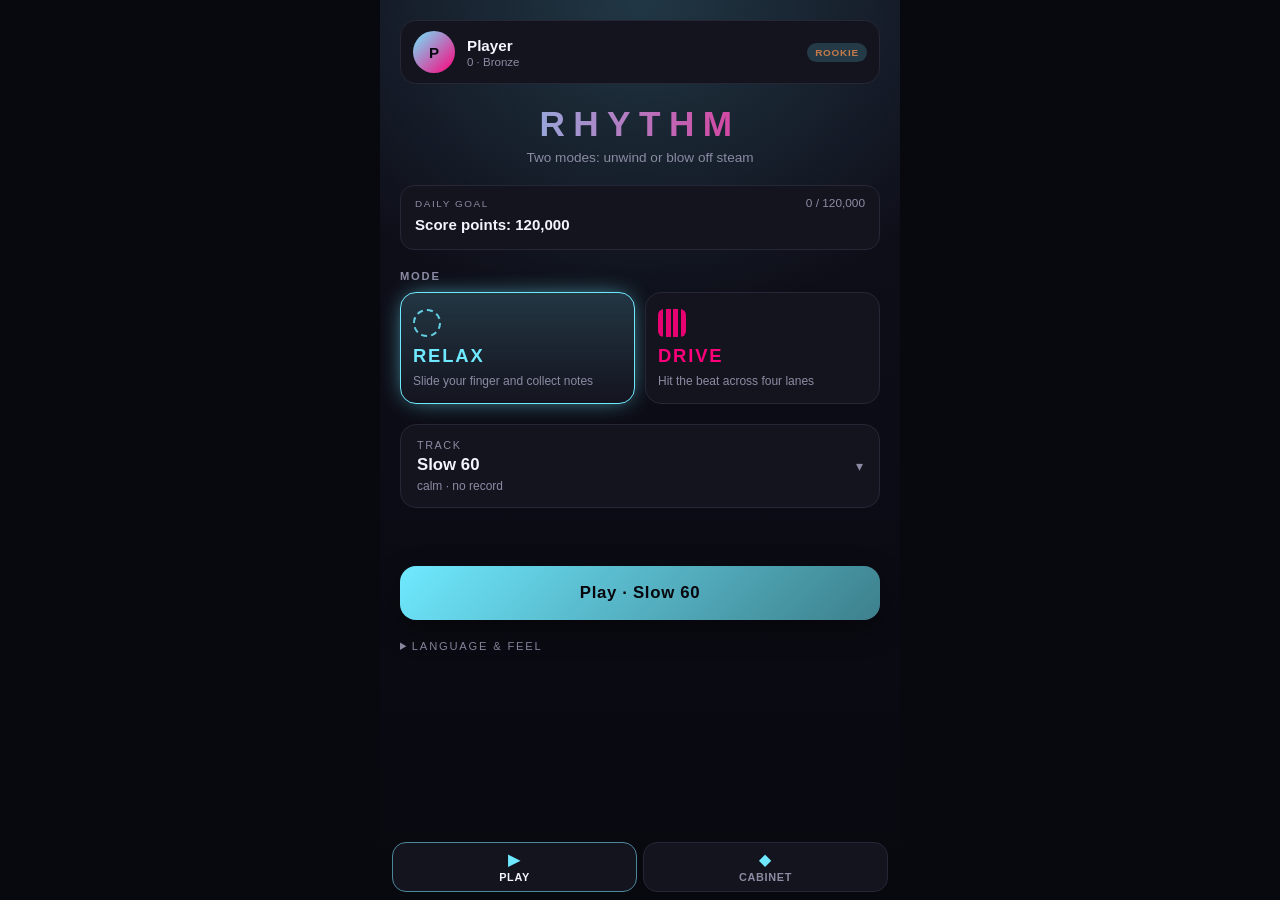
==== commit 446074b3: "Add a track library with Fast Snakes and tighten Mini App usability around play, pause, and Telegram" ====
--- a/index.html
+++ b/index.html
@@ -48,20 +48,16 @@
         <div id="difficulty-list" class="chip-row"></div>
       </div>
 
+      <button type="button" id="track-card" class="track-card" aria-expanded="false" aria-haspopup="dialog">
+        <span class="track-card-kicker" data-i18n="section.track"></span>
+        <span id="track-card-title" class="track-card-title">—</span>
+        <span id="track-card-meta" class="track-card-meta"></span>
+      </button>
+
       <p id="menu-error" class="menu-error"></p>
       <button id="play-btn" type="button" class="primary-btn"></button>
       <p id="play-meta" class="play-meta"></p>
       <p id="play-hint" class="play-hint hidden"></p>
-
-      <div class="menu-section">
-        <h2 data-i18n="section.track"></h2>
-        <div id="track-list" class="track-list"></div>
-
-        <label class="upload-btn" for="custom-track" data-i18n="menu.upload"></label>
-        <input id="custom-track" type="file" accept="audio/*" hidden>
-        <p id="custom-track-name" class="custom-track-name"></p>
-        <p id="custom-track-hint" class="hint hidden" data-i18n="menu.customHint"></p>
-      </div>
 
       <details class="menu-section settings">
         <summary data-i18n="menu.settings"></summary>
@@ -101,7 +97,17 @@
         </div>
       </div>
 
-      <button id="back-btn" type="button" class="back-btn" data-i18n="aria.exit" data-i18n-attr="aria-label">✕</button>
+      <button id="pause-btn" type="button" class="pause-btn" data-i18n="aria.pause" data-i18n-attr="aria-label">
+        <span class="pause-bars" aria-hidden="true"></span>
+      </button>
+
+      <div id="pause-overlay" class="pause-overlay hidden">
+        <p class="pause-title" data-i18n="pause.title"></p>
+        <p id="pause-score" class="pause-score"></p>
+        <button id="resume-btn" type="button" class="primary-btn" data-i18n="pause.continue"></button>
+        <button id="save-score-btn" type="button" class="secondary-btn" data-i18n="pause.save"></button>
+        <button id="pause-menu-btn" type="button" class="ghost-btn" data-i18n="pause.menu"></button>
+      </div>
 
       <div id="loading" class="loading hidden">
         <div class="spinner"></div>
@@ -129,6 +135,7 @@
 
       <div class="result-actions">
         <button id="share-btn" type="button" class="secondary-btn" data-i18n="result.share"></button>
+        <button id="challenge-result-btn" type="button" class="secondary-btn" data-i18n="result.challenge"></button>
         <button id="download-btn" type="button" class="secondary-btn" data-i18n="result.download"></button>
       </div>
 
@@ -233,6 +240,26 @@
       </button>
     </nav>
 
+    <div id="library" class="library hidden">
+      <div class="library-sheet">
+        <header class="library-head">
+          <h2 data-i18n="library.title"></h2>
+          <button id="library-close" type="button" class="library-close" data-i18n="library.close" data-i18n-attr="aria-label">✕</button>
+        </header>
+        <input id="library-search" type="search" class="library-search hidden" autocomplete="off" enterkeyhint="search">
+        <div id="library-tabs" class="library-tabs" role="tablist">
+          <button type="button" class="chip selected" data-lib-tab="mode"></button>
+          <button type="button" class="chip" data-lib-tab="mine"></button>
+          <button type="button" class="chip" data-lib-tab="all"></button>
+        </div>
+        <div id="library-list" class="track-list"></div>
+        <p id="library-empty" class="hint hidden"></p>
+        <label class="upload-btn" for="custom-track" data-i18n="menu.upload"></label>
+        <input id="custom-track" type="file" accept="audio/*" hidden>
+        <p id="custom-track-hint" class="hint hidden" data-i18n="menu.customHint"></p>
+      </div>
+    </div>
+
     <div id="toast" class="toast hidden"></div>
 
   </div>
--- a/style.css
+++ b/style.css
@@ -275,6 +275,7 @@
 
 .chip {
   flex: 1;
+  min-height: 44px;
   padding: 11px 8px;
   border: 1px solid var(--line);
   border-radius: 12px;
@@ -291,7 +292,160 @@
   background: color-mix(in srgb, var(--accent) 12%, var(--panel));
 }
 
-/* Треки */
+.track-card {
+  display: flex;
+  flex-direction: column;
+  align-items: flex-start;
+  gap: 4px;
+  width: 100%;
+  min-height: 56px;
+  padding: 14px 16px;
+  border: 1px solid var(--line);
+  border-radius: 16px;
+  background: var(--panel);
+  color: inherit;
+  text-align: start;
+  cursor: pointer;
+}
+
+.track-card:active { opacity: 0.88; }
+
+.track-card.custom {
+  border-color: color-mix(in srgb, #00FF66 40%, var(--line));
+}
+
+.track-card-kicker {
+  font-size: 0.68rem;
+  letter-spacing: 0.14em;
+  text-transform: uppercase;
+  color: var(--muted);
+}
+
+.track-card-title {
+  display: block;
+  width: 100%;
+  min-width: 0;
+  font-size: 1.05rem;
+  font-weight: 700;
+  overflow: hidden;
+  text-overflow: ellipsis;
+  white-space: nowrap;
+}
+
+.track-card-meta {
+  font-size: 0.75rem;
+  color: var(--muted);
+}
+
+.track-card::after {
+  content: '▾';
+  position: absolute;
+  top: 50%;
+  right: 16px;
+  transform: translateY(-50%);
+  color: var(--muted);
+  font-size: 0.9rem;
+  pointer-events: none;
+}
+
+#menu .track-card { position: relative; padding-right: 40px; }
+
+[dir='rtl'] .track-card::after {
+  right: auto;
+  left: 16px;
+}
+
+[dir='rtl'] #menu .track-card {
+  padding-right: 16px;
+  padding-left: 40px;
+}
+
+.library {
+  position: absolute;
+  inset: 0;
+  z-index: 36;
+  display: flex;
+  align-items: flex-end;
+  background: rgba(6, 6, 12, 0.55);
+  touch-action: manipulation;
+}
+
+.library-sheet {
+  width: min(100vw, 520px);
+  margin: 0 auto;
+  max-height: 86%;
+  display: flex;
+  flex-direction: column;
+  gap: 12px;
+  padding: 10px 16px calc(18px + env(safe-area-inset-bottom));
+  border-radius: 20px 20px 0 0;
+  background: #10101a;
+  border: 1px solid var(--line);
+  overflow: hidden;
+}
+
+.library-sheet::before {
+  content: '';
+  align-self: center;
+  width: 36px;
+  height: 4px;
+  border-radius: 999px;
+  background: #3a3a4c;
+}
+
+.library-head {
+  display: flex;
+  align-items: center;
+  justify-content: space-between;
+  gap: 12px;
+}
+
+.library-head h2 {
+  font-size: 1.05rem;
+  letter-spacing: 0.06em;
+}
+
+.library-close {
+  width: 44px;
+  height: 44px;
+  border: none;
+  border-radius: 50%;
+  background: var(--panel);
+  color: var(--text);
+  cursor: pointer;
+}
+
+.library-search {
+  width: 100%;
+  padding: 12px 14px;
+  border: 1px solid var(--line);
+  border-radius: 12px;
+  background: var(--panel);
+  color: var(--text);
+  font-size: 1rem;
+}
+
+.library-tabs {
+  display: flex;
+  gap: 8px;
+}
+
+.library-tabs .chip {
+  flex: 1;
+  font-size: 0.78rem;
+  padding: 10px 6px;
+}
+
+.library .track-list {
+  flex: 1;
+  min-height: 0;
+  overflow-y: auto;
+  -webkit-overflow-scrolling: touch;
+  margin-bottom: 0;
+}
+
+body[data-library='open'] { overflow: hidden; }
+
 .track-list {
   display: flex;
   flex-direction: column;
@@ -304,6 +458,7 @@
   align-items: baseline;
   justify-content: space-between;
   gap: 10px;
+  min-height: 48px;
   padding: 13px 15px;
   border: 1px solid var(--line);
   border-radius: 12px;
@@ -325,7 +480,14 @@
   min-width: 0;
 }
 
-.track-title { font-size: 0.98rem; font-weight: 600; }
+.track-title {
+  display: block;
+  overflow: hidden;
+  text-overflow: ellipsis;
+  white-space: nowrap;
+  font-size: 0.98rem;
+  font-weight: 600;
+}
 .track-mood { font-size: 0.7rem; color: var(--muted); white-space: nowrap; }
 
 .track-record {
@@ -338,6 +500,7 @@
 
 .upload-btn {
   display: block;
+  min-height: 44px;
   padding: 13px;
   border: 1px dashed #4a4a60;
   border-radius: 12px;
@@ -381,6 +544,7 @@
 
 .offset-row input[type='range'] {
   flex: 1;
+  height: 44px;
   accent-color: var(--accent);
 }
 
@@ -435,11 +599,16 @@
   bottom: calc(72px + env(safe-area-inset-bottom));
   z-index: 32;
   margin-top: 4px;
+  overflow: hidden;
+  text-overflow: ellipsis;
+  white-space: nowrap;
+  padding-inline: 16px;
   box-shadow: 0 10px 28px rgba(0, 0, 0, 0.45);
 }
 
 .secondary-btn {
   flex: 1;
+  min-height: 44px;
   padding: 13px;
   border: 1px solid var(--line);
   border-radius: 12px;
@@ -450,6 +619,7 @@
 }
 
 .ghost-btn {
+  min-height: 44px;
   padding: 12px;
   border: none;
   border-radius: 12px;
@@ -644,24 +814,75 @@
   background: linear-gradient(90deg, #FF3300, #FF007A);
 }
 
-.back-btn {
+.back-btn,
+.pause-btn {
   position: absolute;
-  top: calc(env(safe-area-inset-top) + 10px);
+  top: calc(env(safe-area-inset-top) + 8px);
   right: 10px;
   z-index: 10;
-  width: 34px;
-  height: 34px;
+  width: 44px;
+  height: 44px;
   border: none;
   border-radius: 50%;
   background: rgba(0, 0, 0, 0.45);
   color: #fff;
-  font-size: 0.9rem;
-  cursor: pointer;
-}
-
-[dir='rtl'] .back-btn {
+  font-size: 0.72rem;
+  font-weight: 800;
+  letter-spacing: 0.08em;
+  cursor: pointer;
+}
+
+[dir='rtl'] .back-btn,
+[dir='rtl'] .pause-btn {
   right: auto;
   left: 10px;
+}
+
+.pause-btn {
+  display: grid;
+  place-items: center;
+}
+
+.pause-bars {
+  width: 11px;
+  height: 13px;
+  border-left: 3px solid #fff;
+  border-right: 3px solid #fff;
+}
+
+.pause-overlay {
+  position: absolute;
+  inset: 0;
+  z-index: 24;
+  display: flex;
+  flex-direction: column;
+  align-items: stretch;
+  justify-content: flex-end;
+  gap: 10px;
+  padding: 24px 20px calc(28px + env(safe-area-inset-bottom));
+  background: linear-gradient(180deg, rgba(8, 8, 16, 0.35) 0%, rgba(8, 8, 16, 0.88) 55%);
+  touch-action: manipulation;
+}
+
+.pause-overlay .primary-btn,
+.pause-overlay .secondary-btn {
+  min-height: 48px;
+}
+
+.pause-title {
+  font-size: 1.35rem;
+  font-weight: 800;
+  letter-spacing: 0.12em;
+  text-align: center;
+  text-transform: uppercase;
+}
+
+.pause-score {
+  margin: 0 0 8px;
+  text-align: center;
+  color: var(--muted);
+  font-size: 0.95rem;
+  font-variant-numeric: tabular-nums;
 }
 
 /* Загрузка */
@@ -790,7 +1011,13 @@
 
 .result-actions {
   display: flex;
+  flex-wrap: wrap;
   gap: 10px;
+}
+
+.result-actions .secondary-btn {
+  flex: 1 1 calc(50% - 5px);
+  min-width: 7.5rem;
 }
 
 #result-screen #retry-btn {
@@ -803,13 +1030,20 @@
 @media (max-height: 720px) {
   .menu-subtitle { display: none; }
   .menu-header h1 { font-size: 1.55rem; letter-spacing: 0.16em; }
-  #menu { gap: 12px; }
+  #menu { gap: 12px; padding-top: max(12px, env(safe-area-inset-top)); }
   .profile-chip { padding: 8px 10px; }
   .daily-card { padding: 8px 12px; gap: 4px; }
   .daily-title { font-size: 0.88rem; }
   .mode-card { padding: 12px 10px; }
   .mode-glyph { width: 22px; height: 22px; }
-}
+  .menu-section h2 { margin-bottom: 6px; }
+}
+
+body.in-telegram .menu-subtitle { display: none; }
+body.in-telegram #menu { gap: 12px; padding-top: max(12px, env(safe-area-inset-top)); }
+body.in-telegram .menu-header h1 { font-size: 1.7rem; letter-spacing: 0.18em; }
+body.in-telegram .daily-card { padding: 8px 12px; gap: 4px; }
+body.in-telegram .profile-chip { padding: 8px 10px; }
 
 body[data-screen='game'] .app-nav,
 body[data-screen='result'] .app-nav,
@@ -1212,6 +1446,7 @@
   flex-direction: column;
   align-items: center;
   gap: 2px;
+  min-height: 44px;
   padding: 8px 6px;
   border: 1px solid var(--line);
   border-radius: 14px;
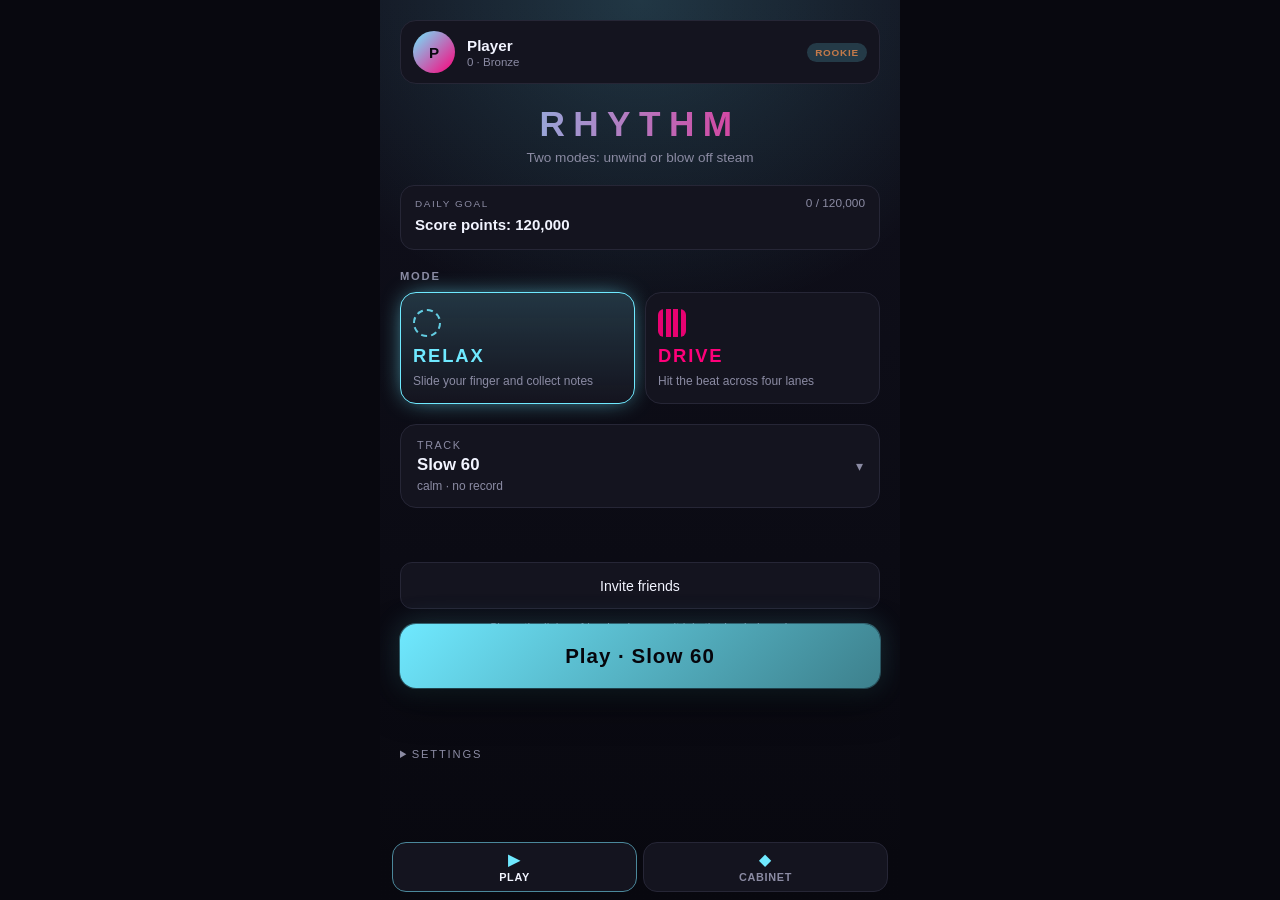
==== commit 02557309: "Make Play the hero CTA, move invite friends to the menu, and rename settings for clarity. Co-authore" ====
--- a/index.html
+++ b/index.html
@@ -55,7 +55,11 @@
       </button>
 
       <p id="menu-error" class="menu-error"></p>
-      <button id="play-btn" type="button" class="primary-btn"></button>
+
+      <button id="invite-btn" type="button" class="secondary-btn menu-invite-btn" data-i18n="profile.invite"></button>
+      <p class="menu-invite-hint hint" data-i18n="menu.inviteHint"></p>
+
+      <button id="play-btn" type="button" class="primary-btn play-hero"></button>
       <p id="play-meta" class="play-meta"></p>
       <p id="play-hint" class="play-hint hidden"></p>
 
@@ -215,9 +219,8 @@
         </div>
       </div>
 
-      <div class="viral-row">
-        <button id="invite-btn" type="button" class="primary-btn" data-i18n="profile.invite"></button>
-        <button id="challenge-btn" type="button" class="secondary-btn" data-i18n="profile.challenge"></button>
+      <div class="viral-row viral-row--solo">
+        <button id="challenge-btn" type="button" class="primary-btn" data-i18n="profile.challenge"></button>
       </div>
 
       <div class="donate-bar">
--- a/style.css
+++ b/style.css
@@ -598,12 +598,30 @@
   width: 100%;
   bottom: calc(72px + env(safe-area-inset-bottom));
   z-index: 32;
-  margin-top: 4px;
+  margin-top: 8px;
+  min-height: 60px;
+  padding: 20px 18px;
+  font-size: 1.28rem;
+  letter-spacing: 0.05em;
   overflow: hidden;
   text-overflow: ellipsis;
   white-space: nowrap;
-  padding-inline: 16px;
-  box-shadow: 0 10px 28px rgba(0, 0, 0, 0.45);
+  box-shadow:
+    0 14px 36px rgba(0, 0, 0, 0.55),
+    0 0 0 1px color-mix(in srgb, var(--accent) 40%, transparent),
+    0 0 28px color-mix(in srgb, var(--accent) 22%, transparent);
+}
+
+.menu-invite-btn {
+  width: 100%;
+  margin-top: 0;
+}
+
+.menu-invite-hint {
+  margin: -10px 0 0;
+  text-align: center;
+  line-height: 1.4;
+  font-size: 0.74rem;
 }
 
 .secondary-btn {
@@ -1377,6 +1395,11 @@
   gap: 8px;
 }
 
+.viral-row--solo .primary-btn {
+  width: 100%;
+  margin-top: 0;
+}
+
 .viral-row .primary-btn {
   flex: 1.4;
   margin-top: 0;
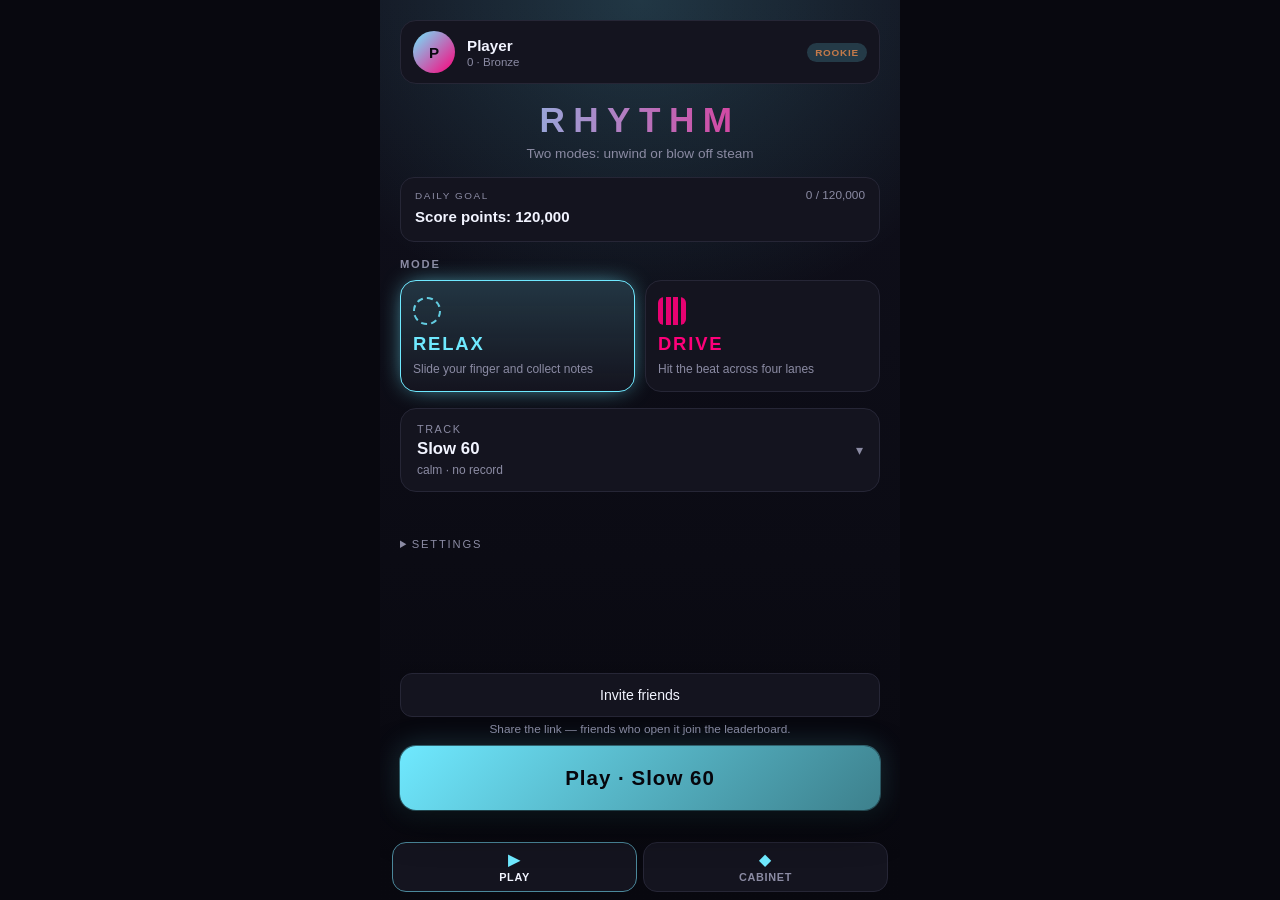
==== commit 7f929ffd: "Fix menu dock overlap and retune RELAX and DRIVE feel for clearer, fairer play. Co-authored-by: Curs" ====
--- a/index.html
+++ b/index.html
@@ -56,25 +56,28 @@
 
       <p id="menu-error" class="menu-error"></p>
 
-      <button id="invite-btn" type="button" class="secondary-btn menu-invite-btn" data-i18n="profile.invite"></button>
-      <p class="menu-invite-hint hint" data-i18n="menu.inviteHint"></p>
-
-      <button id="play-btn" type="button" class="primary-btn play-hero"></button>
-      <p id="play-meta" class="play-meta"></p>
-      <p id="play-hint" class="play-hint hidden"></p>
-
       <details class="menu-section settings">
         <summary data-i18n="menu.settings"></summary>
+        <p class="hint settings-hint" data-i18n="menu.settingsHint"></p>
         <div class="lang-row">
           <label class="lang-label" for="lang-select" data-i18n="section.language"></label>
           <select id="lang-select" class="lang-select"></select>
         </div>
         <div class="offset-row">
+          <label class="lang-label" for="offset-input" data-i18n="section.sync"></label>
           <input id="offset-input" type="range" min="-200" max="200" step="5" value="0">
           <span id="offset-value" class="offset-value">0</span>
         </div>
         <p class="hint" data-i18n="menu.calibrationHint"></p>
       </details>
+
+      <div class="menu-dock">
+        <button id="invite-btn" type="button" class="secondary-btn menu-invite-btn" data-i18n="profile.invite"></button>
+        <p class="menu-invite-hint hint" data-i18n="menu.inviteHint"></p>
+        <button id="play-btn" type="button" class="primary-btn play-hero"></button>
+        <p id="play-meta" class="play-meta"></p>
+        <p id="play-hint" class="play-hint hidden"></p>
+      </div>
     </section>
 
     <!-- ─── Игра ─────────────────────────────────────────────────────────── -->
--- a/style.css
+++ b/style.css
@@ -52,14 +52,30 @@
 
 /* ===== Меню ===== */
 #menu {
-  gap: 20px;
-  padding: max(20px, env(safe-area-inset-top)) 20px calc(140px + env(safe-area-inset-bottom));
+  gap: 16px;
+  padding: max(20px, env(safe-area-inset-top)) 20px calc(12px + env(safe-area-inset-bottom));
   overflow-y: auto;
-  scroll-padding-bottom: calc(140px + env(safe-area-inset-bottom));
+  scroll-padding-bottom: calc(12px + env(safe-area-inset-bottom));
   background:
     radial-gradient(120% 60% at 50% 0%, color-mix(in srgb, var(--accent) 18%, transparent) 0%, transparent 60%),
     linear-gradient(180deg, #10101c 0%, #08080f 100%);
   transition: background 0.4s;
+}
+
+.menu-dock {
+  position: sticky;
+  bottom: calc(72px + env(safe-area-inset-bottom));
+  z-index: 32;
+  display: flex;
+  flex-direction: column;
+  gap: 8px;
+  margin-top: auto;
+  padding: 14px 0 6px;
+  background: linear-gradient(180deg, transparent 0%, #08080f 22%, #08080f 100%);
+}
+
+.settings-hint {
+  margin: -4px 0 4px;
 }
 
 .menu-header { text-align: center; }
@@ -536,19 +552,27 @@
 }
 
 .offset-row {
-  display: flex;
-  align-items: center;
-  gap: 12px;
+  display: grid;
+  grid-template-columns: 1fr auto;
+  grid-template-rows: auto auto;
+  gap: 4px 12px;
   margin-top: 12px;
 }
 
+.offset-row .lang-label {
+  grid-column: 1 / -1;
+}
+
 .offset-row input[type='range'] {
+  grid-column: 1;
   flex: 1;
   height: 44px;
   accent-color: var(--accent);
 }
 
 .offset-value {
+  grid-column: 2;
+  align-self: center;
   min-width: 68px;
   font-size: 0.8rem;
   font-variant-numeric: tabular-nums;
@@ -592,13 +616,9 @@
 }
 
 #menu #play-btn {
-  position: sticky;
-  left: auto;
-  transform: none;
+  position: static;
   width: 100%;
-  bottom: calc(72px + env(safe-area-inset-bottom));
-  z-index: 32;
-  margin-top: 8px;
+  margin-top: 0;
   min-height: 60px;
   padding: 20px 18px;
   font-size: 1.28rem;
@@ -612,13 +632,19 @@
     0 0 28px color-mix(in srgb, var(--accent) 22%, transparent);
 }
 
+.menu-dock .play-meta,
+.menu-dock .play-hint {
+  margin: 0;
+  text-align: center;
+}
+
 .menu-invite-btn {
   width: 100%;
   margin-top: 0;
 }
 
 .menu-invite-hint {
-  margin: -10px 0 0;
+  margin: -4px 0 0;
   text-align: center;
   line-height: 1.4;
   font-size: 0.74rem;
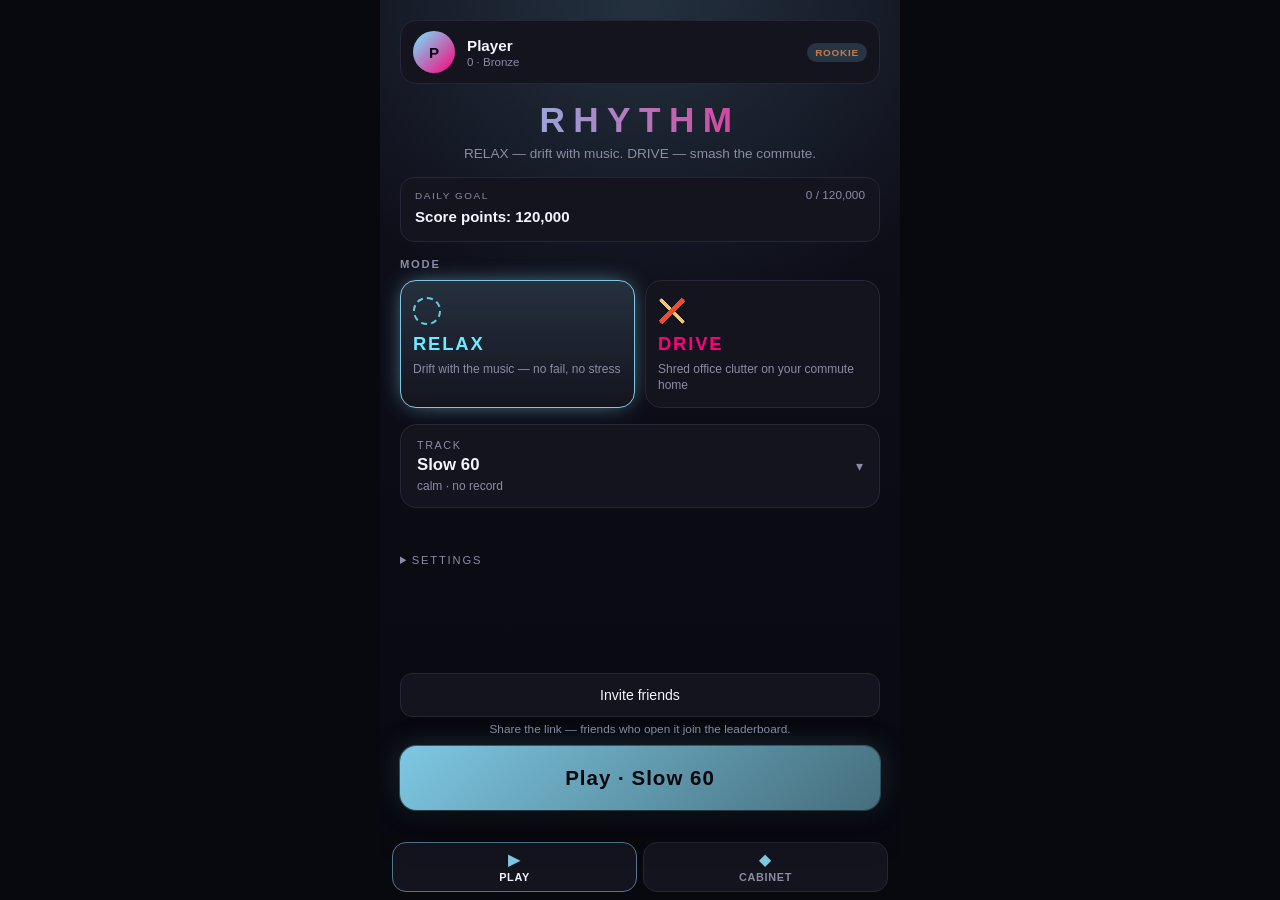
==== commit dc2a40a5: "Make office clutter fall from the top with readable icons and screen-aligned slice arrows. Co-author" ====
--- a/index.html
+++ b/index.html
@@ -46,6 +46,7 @@
       <div class="menu-section hidden" id="difficulty-row">
         <h2 data-i18n="section.difficulty"></h2>
         <div id="difficulty-list" class="chip-row"></div>
+        <p id="diff-hint" class="hint difficulty-hint"></p>
       </div>
 
       <button type="button" id="track-card" class="track-card" aria-expanded="false" aria-haspopup="dialog">
--- a/style.css
+++ b/style.css
@@ -26,8 +26,8 @@
   user-select: none;
 }
 
-body[data-mode='drive'] { --accent: #FF007A; }
-body[data-mode='relax'] { --accent: #6FE9FF; }
+body[data-mode='drive'] { --accent: #FF4D2E; }
+body[data-mode='relax'] { --accent: #7EC8E3; }
 
 #app {
   width: 100%;
@@ -253,10 +253,11 @@
 
 .mode-card[data-mode='drive'] .mode-glyph {
   border: none;
-  border-radius: 6px;
+  border-radius: 8px;
   background:
-    linear-gradient(90deg, #FF007A 0 18%, transparent 18% 27%, #FF007A 27% 45%, transparent 45% 54%, #FF007A 54% 72%, transparent 72% 81%, #FF007A 81% 100%);
-  opacity: 0.9;
+    linear-gradient(135deg, transparent 44%, #FF4D2E 44% 56%, transparent 56%),
+    linear-gradient(45deg, transparent 46%, #FFD166 46% 54%, transparent 54%);
+  opacity: 0.95;
 }
 
 .mode-card:active { transform: scale(0.98); }
@@ -300,12 +301,34 @@
   font-size: 0.85rem;
   font-weight: 600;
   cursor: pointer;
+  display: flex;
+  align-items: center;
+  justify-content: center;
 }
 
 .chip.selected {
   border-color: var(--accent);
   color: var(--accent);
   background: color-mix(in srgb, var(--accent) 12%, var(--panel));
+}
+
+.chip .diff-dot {
+  display: inline-block;
+  width: 8px;
+  height: 8px;
+  margin-right: 6px;
+  border-radius: 50%;
+  vertical-align: 1px;
+  background: currentColor;
+}
+
+.chip[data-difficulty='easy'] .diff-dot { background: #7CFC4A; }
+.chip[data-difficulty='medium'] .diff-dot { background: #FFD166; }
+.chip[data-difficulty='hard'] .diff-dot { background: #FF4D2E; }
+
+.difficulty-hint {
+  margin: 8px 2px 0;
+  line-height: 1.35;
 }
 
 .track-card {
@@ -767,6 +790,8 @@
 .judgment.good,
 .judgment.miss,
 .judgment.flow,
+.judgment.bliss,
+.judgment.fever,
 .judgment.sweet,
 .judgment.chain,
 .judgment.zen,
@@ -782,6 +807,8 @@
 .judgment.miss { color: #FF3300; }
 .judgment.sweet { color: #6FE9FF; }
 .judgment.flow { color: #B98CFF; text-shadow: 0 0 16px #B98CFF; }
+.judgment.bliss { color: #C4A8FF; text-shadow: 0 0 18px #7EC8E3; }
+.judgment.fever { color: #FFD166; text-shadow: 0 0 18px #FF4D2E; }
 .judgment.chain { color: #7CFFC4; }
 .judgment.zen { color: #FFD98C; }
 .judgment.mash { color: #FFAA00; text-shadow: 0 0 16px #FFAA00; }
@@ -798,7 +825,7 @@
   gap: 8px;
   padding: 14px 16px calc(14px + env(safe-area-inset-bottom));
   pointer-events: none;
-  background: linear-gradient(0deg, rgba(0, 0, 0, 0.7), transparent);
+  background: linear-gradient(0deg, rgba(0, 0, 0, 0.42), transparent);
 }
 
 .shield {
@@ -856,6 +883,14 @@
 
 .bar-fill.danger {
   background: linear-gradient(90deg, #FF3300, #FF007A);
+}
+
+.bar-fill.fever {
+  background: linear-gradient(90deg, #FF4D2E, #FFD166);
+}
+
+.bar-fill.bliss {
+  background: linear-gradient(90deg, #7EC8E3, #C4A8FF);
 }
 
 .back-btn,
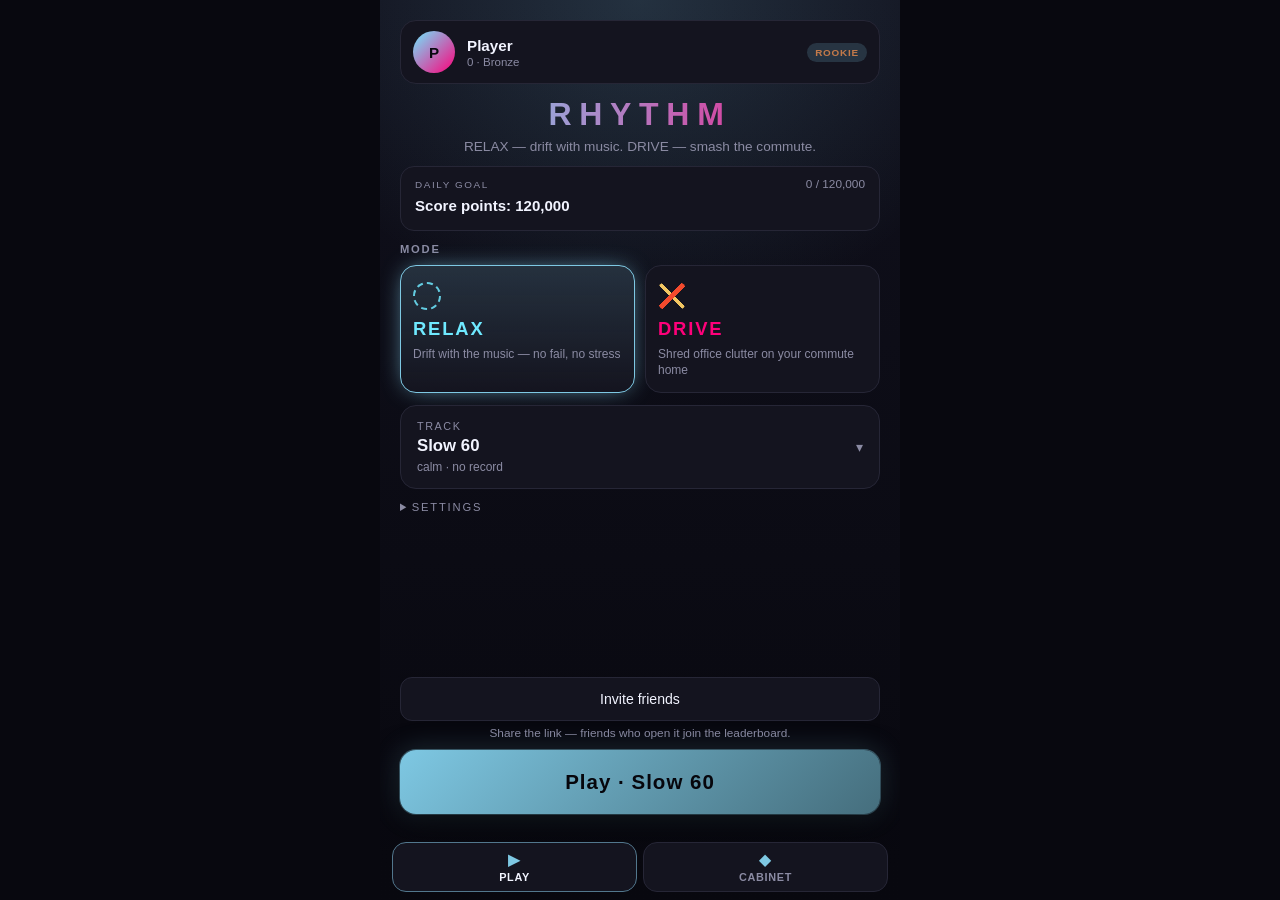
==== commit 1b9472e3: "Send anonymous play events so the numbers cover every player The operator panel only ever showed the" ====
--- a/index.html
+++ b/index.html
@@ -271,6 +271,16 @@
 
   </div>
 
+  <!--
+    Vercel Web Analytics. Заглушка ставит очередь до загрузки скрипта, поэтому
+    va() безопасно вызывать сразу; вне Vercel скрипт просто не отдаётся и
+    события остаются в очереди, ничего не ломая.
+  -->
+  <script>
+    window.va = window.va || function () { (window.vaq = window.vaq || []).push(arguments); };
+  </script>
+  <script defer src="/_vercel/insights/script.js"></script>
+
   <script type="module" src="js/main.js"></script>
 </body>
 </html>
--- a/style.css
+++ b/style.css
@@ -6,6 +6,9 @@
 }
 
 :root {
+  /* Высота нижней навигации: меню и кабинет обязаны оставить под неё место,
+     иначе липкий док заезжает на настройки. */
+  --nav-h: 72px;
   --accent: #6FE9FF;
   --bg: #08080f;
   --panel: #14141f;
@@ -52,25 +55,26 @@
 
 /* ===== Меню ===== */
 #menu {
-  gap: 16px;
-  padding: max(20px, env(safe-area-inset-top)) 20px calc(12px + env(safe-area-inset-bottom));
+  gap: 12px;
+  padding: max(20px, env(safe-area-inset-top)) 20px calc(var(--nav-h) + 12px + env(safe-area-inset-bottom));
   overflow-y: auto;
-  scroll-padding-bottom: calc(12px + env(safe-area-inset-bottom));
+  scroll-padding-bottom: calc(var(--nav-h) + 12px + env(safe-area-inset-bottom));
   background:
     radial-gradient(120% 60% at 50% 0%, color-mix(in srgb, var(--accent) 18%, transparent) 0%, transparent 60%),
     linear-gradient(180deg, #10101c 0%, #08080f 100%);
   transition: background 0.4s;
 }
 
+/* Док остаётся в потоке: `position: sticky` у последнего элемента
+   прокрутки подтягивает его вверх и накрывает блок настроек, до которого
+   тогда физически не дотянуться. `margin-top: auto` и так прижимает док
+   к низу, пока меню помещается на экран. */
 .menu-dock {
-  position: sticky;
-  bottom: calc(72px + env(safe-area-inset-bottom));
-  z-index: 32;
   display: flex;
   flex-direction: column;
   gap: 8px;
   margin-top: auto;
-  padding: 14px 0 6px;
+  padding: 10px 0 2px;
   background: linear-gradient(180deg, transparent 0%, #08080f 22%, #08080f 100%);
 }
 
@@ -81,7 +85,7 @@
 .menu-header { text-align: center; }
 
 .menu-header h1 {
-  font-size: 2.2rem;
+  font-size: 2rem;
   font-weight: 800;
   letter-spacing: 0.24em;
   background: linear-gradient(90deg, #6FE9FF, #FF007A);
@@ -616,6 +620,10 @@
   color: #FF5533;
   text-align: center;
 }
+
+/* Пустая строка ошибки не должна отъедать высоту меню */
+.menu-error:empty,
+.play-meta:empty { display: none; }
 
 /* Кнопки */
 .primary-btn {
@@ -893,7 +901,6 @@
   background: linear-gradient(90deg, #7EC8E3, #C4A8FF);
 }
 
-.back-btn,
 .pause-btn {
   position: absolute;
   top: calc(env(safe-area-inset-top) + 8px);
@@ -909,17 +916,13 @@
   font-weight: 800;
   letter-spacing: 0.08em;
   cursor: pointer;
-}
-
-[dir='rtl'] .back-btn,
+  display: grid;
+  place-items: center;
+}
+
 [dir='rtl'] .pause-btn {
   right: auto;
   left: 10px;
-}
-
-.pause-btn {
-  display: grid;
-  place-items: center;
 }
 
 .pause-bars {
@@ -1201,7 +1204,7 @@
 /* ===== Кабинет ===== */
 #profile-screen {
   gap: 14px;
-  padding: max(16px, env(safe-area-inset-top)) 16px calc(88px + env(safe-area-inset-bottom));
+  padding: max(16px, env(safe-area-inset-top)) 16px calc(var(--nav-h) + 16px + env(safe-area-inset-bottom));
   overflow-y: auto;
   background:
     radial-gradient(120% 50% at 50% 0%, color-mix(in srgb, var(--accent) 16%, transparent), transparent 58%),
